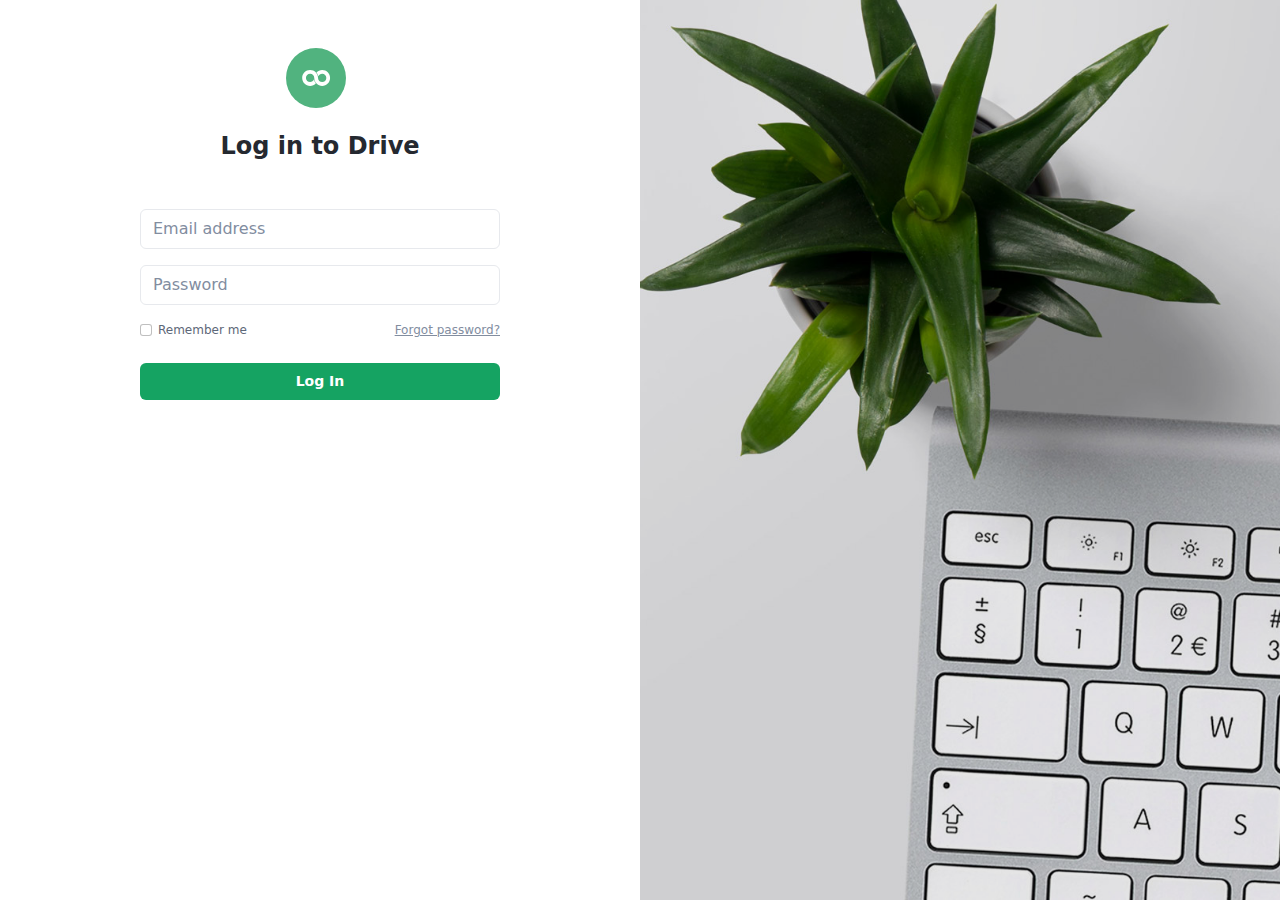
==== drivefrontent/admin/index.html @ 3f14fc34 "commit" ====
<!DOCTYPE html>
<html lang="en"> 
<head>
    <title>Admin Panel</title>
    

    <meta charset="utf-8">
    <meta http-equiv="X-UA-Compatible" content="IE=edge">
    <meta name="viewport" content="width=device-width, initial-scale=1.0">
    
    <meta name="description" content="Portal - Bootstrap 5 Admin Dashboard Template For Developers">
    <meta name="author" content="Xiaoying Riley at 3rd Wave Media">    
    <link rel="shortcut icon" href="favicon.ico"> 
    
   
    <script defer src="assets/plugins/fontawesome/js/all.min.js"></script>
    
   
    <link id="theme-style" rel="stylesheet" href="assets/css/portal.css">

</head> 

<div class="app app-login p-0">    	
    <div class="row g-0 app-auth-wrapper">
	    <div class="col-12 col-md-7 col-lg-6 auth-main-col text-center p-5">
		    <div class="d-flex flex-column align-content-end">
			    <div class="app-auth-body mx-auto">	
				    <div class="app-auth-branding mb-4"><a class="app-logo" href="index.html"><img class="logo-icon me-2" src="assets/images/app-logo.svg" alt="logo"></a></div>
					<h2 class="auth-heading text-center mb-5">Log in to Drive</h2>
			        <div class="auth-form-container text-start">
						<form class="auth-form login-form">         
							<div class="email mb-3">
								<label class="sr-only" for="signin-email">Email</label>
								<input id="signin-email" name="signin-email" type="email" class="form-control signin-email" placeholder="Email address" required="required">
							</div>
							<div class="password mb-3">
								<label class="sr-only" for="signin-password">Password</label>
								<input id="signin-password" name="signin-password" type="password" class="form-control signin-password" placeholder="Password" required="required">
								<div class="extra mt-3 row justify-content-between">
									<div class="col-6">
										<div class="form-check">
											<input class="form-check-input" type="checkbox" value="" id="RememberPassword">
											<label class="form-check-label" for="RememberPassword">
											Remember me
											</label>
										</div>
									</div>
									<div class="col-6">
										<div class="forgot-password text-end">
											<a href="#">Forgot password?</a>
										</div>
									</div>
								</div>
							</div>
							<div class="text-center">
								<button type="submit" class="btn app-btn-primary w-100 theme-btn mx-auto">Log In</button>
							</div>
						</form>
						
					</div>

			    </div>
		    
			    <footer class="app-auth-footer">
				    <div class="container text-center py-3">
				       
				    </div>
			    </footer>
		    </div>   
	    </div>
	    <div class="col-12 col-md-5 col-lg-6 h-100 auth-background-col">
		    <div class="auth-background-holder">
		    </div>
		    <div class="auth-background-mask"></div>
		    <div class="auth-background-overlay p-3 p-lg-5">
			    <div class="d-flex flex-column align-content-end h-100">
				    <div class="h-100"></div>
				  
				</div>
		    </div>
	    </div>
    
    </div>


</div>
</html>
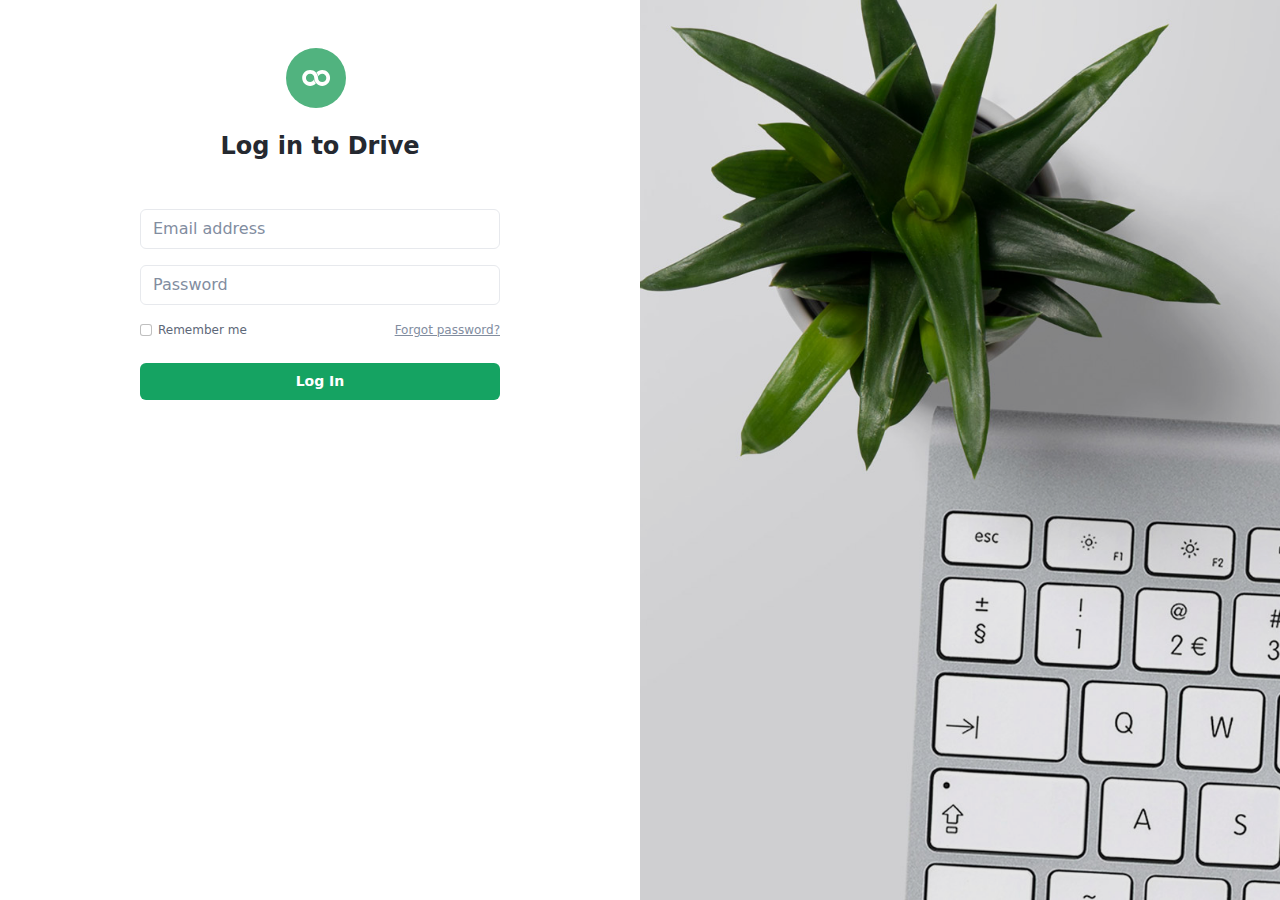
==== commit c44600c7: "com" ====
--- a/drivefrontent/admin/index.html
+++ b/drivefrontent/admin/index.html
@@ -1,14 +1,15 @@
 <!DOCTYPE html>
 <html lang="en"> 
 <head>
-    <title>Admin Panel</title>
-    
+    <title>Drive Admin Panel</title>
+	<link rel="shortcut icon" href="assets/images/toplogo.png" type="images">
+
 
     <meta charset="utf-8">
     <meta http-equiv="X-UA-Compatible" content="IE=edge">
     <meta name="viewport" content="width=device-width, initial-scale=1.0">
     
-    <meta name="description" content="Portal - Bootstrap 5 Admin Dashboard Template For Developers">
+   
     <meta name="author" content="Xiaoying Riley at 3rd Wave Media">    
     <link rel="shortcut icon" href="favicon.ico"> 
     
@@ -16,11 +17,14 @@
     <script defer src="assets/plugins/fontawesome/js/all.min.js"></script>
     
    
-    <link id="theme-style" rel="stylesheet" href="assets/css/portal.css">
+    <link id="theme-style" rel="stylesheet" href="assets/css/drive.css">
+
+
 
 </head> 
-
-<div class="app app-login p-0">    	
+<body>
+	<div id="login-section">
+	<div class="app app-login p-0">    	
     <div class="row g-0 app-auth-wrapper">
 	    <div class="col-12 col-md-7 col-lg-6 auth-main-col text-center p-5">
 		    <div class="d-flex flex-column align-content-end">
@@ -28,14 +32,14 @@
 				    <div class="app-auth-branding mb-4"><a class="app-logo" href="index.html"><img class="logo-icon me-2" src="assets/images/app-logo.svg" alt="logo"></a></div>
 					<h2 class="auth-heading text-center mb-5">Log in to Drive</h2>
 			        <div class="auth-form-container text-start">
-						<form class="auth-form login-form">         
+						        
 							<div class="email mb-3">
 								<label class="sr-only" for="signin-email">Email</label>
-								<input id="signin-email" name="signin-email" type="email" class="form-control signin-email" placeholder="Email address" required="required">
+								<input id="email1" name="signin-email" type="email" class="form-control signin-email" placeholder="Email address" required="required">
 							</div>
 							<div class="password mb-3">
 								<label class="sr-only" for="signin-password">Password</label>
-								<input id="signin-password" name="signin-password" type="password" class="form-control signin-password" placeholder="Password" required="required">
+								<input id="password1" name="signin-password" type="password" class="form-control signin-password" placeholder="Password" required="required">
 								<div class="extra mt-3 row justify-content-between">
 									<div class="col-6">
 										<div class="form-check">
@@ -53,9 +57,9 @@
 								</div>
 							</div>
 							<div class="text-center">
-								<button type="submit" class="btn app-btn-primary w-100 theme-btn mx-auto">Log In</button>
+								<button class="btn app-btn-primary w-100 theme-btn mx-auto" id="login-btn">Log In</button>
 							</div>
-						</form>
+						
 						
 					</div>
 
@@ -84,5 +88,837 @@
 
 
 </div>
+	</div>
+
+	<div id="main" style="display: none;">
+		<div class="app">   	
+			<header class="app-header fixed-top" >	<!--nav-->   	            
+				<div class="app-header-inner">  
+					<div class="container-fluid py-2">
+						<div class="app-header-content"> 
+							<div class="row justify-content-between align-items-center">
+							
+						
+							<div class="app-search-box col">
+								<form class="app-search-form">   
+								</form>
+							</div>
+							
+							<div class="app-utilities col-auto">
+		   
+								<div class="app-utility-item app-user-dropdown dropdown">
+									<a  id="nav-profile" data-bs-toggle="dropdown" role="button" aria-expanded="false"><img src="assets/images/user.png" alt="user profile"></a>
+								 
+								</div><!--//app-user-dropdown--> 
+							</div><!--//app-utilities-->
+						</div><!--//row-->
+						</div><!--//app-header-content-->
+					</div><!--//container-fluid-->
+				</div><!--//app-header-inner-->
+				<div id="app-sidepanel" class="app-sidepanel"> 
+					<div id="sidepanel-drop" class="sidepanel-drop"></div>
+					<div class="sidepanel-inner d-flex flex-column">
+						<a href="#" id="sidepanel-close" class="sidepanel-close d-xl-none">&times;</a>
+						<div class="app-branding">
+							<a class="app-logo" ><img class="logo-icon me-2" src="assets/images/app-logo.svg" alt="logo"><span class="logo-text">Drive</span></a>
+			
+						</div><!--//app-branding-->  
+						
+		
+		
+		
+						
+						<nav id="app-nav-main" class="app-nav app-nav-main flex-grow-1">
+							<ul class="app-menu list-unstyled accordion" id="menu-accordion">
+								<li class="nav-item">
+									<!--//Bootstrap Icons: https://icons.getbootstrap.com/ -->
+									<a class="nav-link active" id="nav-home"">
+										<span class="nav-icon">
+										<svg width="1em" height="1em" viewBox="0 0 16 16" class="bi bi-house-door" fill="currentColor" xmlns="http://www.w3.org/2000/svg">
+				  <path fill-rule="evenodd" d="M7.646 1.146a.5.5 0 0 1 .708 0l6 6a.5.5 0 0 1 .146.354v7a.5.5 0 0 1-.5.5H9.5a.5.5 0 0 1-.5-.5v-4H7v4a.5.5 0 0 1-.5.5H2a.5.5 0 0 1-.5-.5v-7a.5.5 0 0 1 .146-.354l6-6zM2.5 7.707V14H6v-4a.5.5 0 0 1 .5-.5h3a.5.5 0 0 1 .5.5v4h3.5V7.707L8 2.207l-5.5 5.5z"/>
+				  <path fill-rule="evenodd" d="M13 2.5V6l-2-2V2.5a.5.5 0 0 1 .5-.5h1a.5.5 0 0 1 .5.5z"/>
+				</svg>
+										 </span>
+										 <span class="nav-link-text">Home</span>
+									</a><!--//nav-link-->
+								</li><!--//nav-item-->
+							
+								<li class="nav-item">
+									
+									<a class="nav-link" id="nav-cars">
+										<span class="nav-icon">
+												<svg xmlns="http://www.w3.org/2000/svg" width="16" height="16" fill="currentColor" class="bi bi-car-front" viewBox="0 0 16 16">
+										<path d="M4 9a1 1 0 1 1-2 0 1 1 0 0 1 2 0Zm10 0a1 1 0 1 1-2 0 1 1 0 0 1 2 0ZM6 8a1 1 0 0 0 0 2h4a1 1 0 1 0 0-2H6ZM4.862 4.276 3.906 6.19a.51.51 0 0 0 .497.731c.91-.073 2.35-.17 3.597-.17 1.247 0 2.688.097 3.597.17a.51.51 0 0 0 .497-.731l-.956-1.913A.5.5 0 0 0 10.691 4H5.309a.5.5 0 0 0-.447.276Z"/>
+										<path d="M2.52 3.515A2.5 2.5 0 0 1 4.82 2h6.362c1 0 1.904.596 2.298 1.515l.792 1.848c.075.175.21.319.38.404.5.25.855.715.965 1.262l.335 1.679c.033.161.049.325.049.49v.413c0 .814-.39 1.543-1 1.997V13.5a.5.5 0 0 1-.5.5h-2a.5.5 0 0 1-.5-.5v-1.338c-1.292.048-2.745.088-4 .088s-2.708-.04-4-.088V13.5a.5.5 0 0 1-.5.5h-2a.5.5 0 0 1-.5-.5v-1.892c-.61-.454-1-1.183-1-1.997v-.413a2.5 2.5 0 0 1 .049-.49l.335-1.68c.11-.546.465-1.012.964-1.261a.807.807 0 0 0 .381-.404l.792-1.848ZM4.82 3a1.5 1.5 0 0 0-1.379.91l-.792 1.847a1.8 1.8 0 0 1-.853.904.807.807 0 0 0-.43.564L1.03 8.904a1.5 1.5 0 0 0-.03.294v.413c0 .796.62 1.448 1.408 1.484 1.555.07 3.786.155 5.592.155 1.806 0 4.037-.084 5.592-.155A1.479 1.479 0 0 0 15 9.611v-.413c0-.099-.01-.197-.03-.294l-.335-1.68a.807.807 0 0 0-.43-.563 1.807 1.807 0 0 1-.853-.904l-.792-1.848A1.5 1.5 0 0 0 11.18 3H4.82Z"/>
+									  </svg>
+										 </span>
+										 <span class="nav-link-text">Cars</span>
+									</a>
+								</li>
+								<li class="nav-item">
+									
+									<a class="nav-link" id="nav-users">
+										<span class="nav-icon">
+											<svg xmlns="http://www.w3.org/2000/svg" width="16" height="16" fill="currentColor" class="bi bi-person" viewBox="0 0 16 16">
+												<path d="M8 8a3 3 0 1 0 0-6 3 3 0 0 0 0 6Zm2-3a2 2 0 1 1-4 0 2 2 0 0 1 4 0Zm4 8c0 1-1 1-1 1H3s-1 0-1-1 1-4 6-4 6 3 6 4Zm-1-.004c-.001-.246-.154-.986-.832-1.664C11.516 10.68 10.289 10 8 10c-2.29 0-3.516.68-4.168 1.332-.678.678-.83 1.418-.832 1.664h10Z"/>
+											  </svg>
+										 </span>
+										 <span class="nav-link-text">Users</span>
+									</a>
+								</li>
+						
+							
+		
+							   
+								<li class="nav-item">
+									<!--//Bootstrap Icons: https://icons.getbootstrap.com/ -->
+									<a class="nav-link" id="nav-orders">
+										<span class="nav-icon">
+											<svg xmlns="http://www.w3.org/2000/svg" width="16" height="16" fill="currentColor" class="bi bi-list-ul" viewBox="0 0 16 16">
+												<path fill-rule="evenodd" d="M5 11.5a.5.5 0 0 1 .5-.5h9a.5.5 0 0 1 0 1h-9a.5.5 0 0 1-.5-.5zm0-4a.5.5 0 0 1 .5-.5h9a.5.5 0 0 1 0 1h-9a.5.5 0 0 1-.5-.5zm0-4a.5.5 0 0 1 .5-.5h9a.5.5 0 0 1 0 1h-9a.5.5 0 0 1-.5-.5zm-3 1a1 1 0 1 0 0-2 1 1 0 0 0 0 2zm0 4a1 1 0 1 0 0-2 1 1 0 0 0 0 2zm0 4a1 1 0 1 0 0-2 1 1 0 0 0 0 2z"/>
+											  </svg>
+										 </span>
+										 <span class="nav-link-text">Orders</span>
+									</a><!--//nav-link-->
+								</li><!--//nav-item-->
+								
+							  
+								
+		
+		
+		
+		
+		
+		
+							</ul><!--//app-menu-->
+						</nav><!--//app-nav-->
+						<div class="app-sidepanel-footer">
+							<nav class="app-nav app-nav-footer">
+								<ul class="app-menu footer-menu list-unstyled">
+									<li class="nav-item">
+										<!--//Bootstrap Icons: https://icons.getbootstrap.com/ -->
+										<a class="nav-link" id="nav-settings">
+											<span class="nav-icon">
+												<svg width="1em" height="1em" viewBox="0 0 16 16" class="bi bi-gear" fill="currentColor" xmlns="http://www.w3.org/2000/svg">
+			  <path fill-rule="evenodd" d="M8.837 1.626c-.246-.835-1.428-.835-1.674 0l-.094.319A1.873 1.873 0 0 1 4.377 3.06l-.292-.16c-.764-.415-1.6.42-1.184 1.185l.159.292a1.873 1.873 0 0 1-1.115 2.692l-.319.094c-.835.246-.835 1.428 0 1.674l.319.094a1.873 1.873 0 0 1 1.115 2.693l-.16.291c-.415.764.42 1.6 1.185 1.184l.292-.159a1.873 1.873 0 0 1 2.692 1.116l.094.318c.246.835 1.428.835 1.674 0l.094-.319a1.873 1.873 0 0 1 2.693-1.115l.291.16c.764.415 1.6-.42 1.184-1.185l-.159-.291a1.873 1.873 0 0 1 1.116-2.693l.318-.094c.835-.246.835-1.428 0-1.674l-.319-.094a1.873 1.873 0 0 1-1.115-2.692l.16-.292c.415-.764-.42-1.6-1.185-1.184l-.291.159A1.873 1.873 0 0 1 8.93 1.945l-.094-.319zm-2.633-.283c.527-1.79 3.065-1.79 3.592 0l.094.319a.873.873 0 0 0 1.255.52l.292-.16c1.64-.892 3.434.901 2.54 2.541l-.159.292a.873.873 0 0 0 .52 1.255l.319.094c1.79.527 1.79 3.065 0 3.592l-.319.094a.873.873 0 0 0-.52 1.255l.16.292c.893 1.64-.902 3.434-2.541 2.54l-.292-.159a.873.873 0 0 0-1.255.52l-.094.319c-.527 1.79-3.065 1.79-3.592 0l-.094-.319a.873.873 0 0 0-1.255-.52l-.292.16c-1.64.893-3.433-.902-2.54-2.541l.159-.292a.873.873 0 0 0-.52-1.255l-.319-.094c-1.79-.527-1.79-3.065 0-3.592l.319-.094a.873.873 0 0 0 .52-1.255l-.16-.292c-.892-1.64.902-3.433 2.541-2.54l.292.159a.873.873 0 0 0 1.255-.52l.094-.319z"/>
+			  <path fill-rule="evenodd" d="M8 5.754a2.246 2.246 0 1 0 0 4.492 2.246 2.246 0 0 0 0-4.492zM4.754 8a3.246 3.246 0 1 1 6.492 0 3.246 3.246 0 0 1-6.492 0z"/>
+			</svg>
+											</span>
+											<span class="nav-link-text">Settings</span>
+										</a><!--//nav-link-->
+									</li><!--//nav-item-->
+									<li class="nav-item">
+										<!--//Bootstrap Icons: https://icons.getbootstrap.com/ -->
+										<a class="nav-link" id="nav-logout">
+											<span class="nav-icon">
+												<svg xmlns="http://www.w3.org/2000/svg" width="16" height="16" fill="currentColor" class="bi bi-box-arrow-left" viewBox="0 0 16 16">
+													<path fill-rule="evenodd" d="M6 12.5a.5.5 0 0 0 .5.5h8a.5.5 0 0 0 .5-.5v-9a.5.5 0 0 0-.5-.5h-8a.5.5 0 0 0-.5.5v2a.5.5 0 0 1-1 0v-2A1.5 1.5 0 0 1 6.5 2h8A1.5 1.5 0 0 1 16 3.5v9a1.5 1.5 0 0 1-1.5 1.5h-8A1.5 1.5 0 0 1 5 12.5v-2a.5.5 0 0 1 1 0v2z"/>
+													<path fill-rule="evenodd" d="M.146 8.354a.5.5 0 0 1 0-.708l3-3a.5.5 0 1 1 .708.708L1.707 7.5H10.5a.5.5 0 0 1 0 1H1.707l2.147 2.146a.5.5 0 0 1-.708.708l-3-3z"/>
+												  </svg>
+											</span>
+											<span class="nav-link-text">Logout</span>
+										</a><!--//nav-link-->
+							
+								</ul><!--//footer-menu-->
+							</nav>
+						</div><!--//app-sidepanel-footer-->
+					   
+					</div><!--//sidepanel-inner-->
+				</div><!--//app-sidepanel-->
+			</header>
+			
+			<div class="app-wrapper" id="dashboard" style="display: none;">
+				
+				<div class="app-content pt-3 p-md-3 p-lg-4">
+					<div class="container-xl">
+						
+						<h1 class="app-page-title">Overview</h1>
+						
+					
+							
+						<div class="row g-4 mb-4">
+							<div class="col-6 col-lg-3">
+								<div class="app-card app-card-stat shadow-sm h-100">
+									<div class="app-card-body p-3 p-lg-4">
+										<h4 class="stats-type mb-1">Total Sales</h4>
+										<div class="stats-figure">$12,628</div>
+										<div class="stats-meta text-success">
+											<svg width="1em" height="1em" viewBox="0 0 16 16" class="bi bi-arrow-up" fill="currentColor" xmlns="http://www.w3.org/2000/svg">
+		  <path fill-rule="evenodd" d="M8 15a.5.5 0 0 0 .5-.5V2.707l3.146 3.147a.5.5 0 0 0 .708-.708l-4-4a.5.5 0 0 0-.708 0l-4 4a.5.5 0 1 0 .708.708L7.5 2.707V14.5a.5.5 0 0 0 .5.5z"/>
+		</svg> 20%</div>
+									</div><!--//app-card-body-->
+									<a class="app-card-link-mask" href="#"></a>
+								</div><!--//app-card-->
+							</div><!--//col-->
+							
+							<div class="col-6 col-lg-3">
+								<div class="app-card app-card-stat shadow-sm h-100">
+									<div class="app-card-body p-3 p-lg-4">
+										<h4 class="stats-type mb-1">Expenses</h4>
+										<div class="stats-figure">$2,250</div>
+										<div class="stats-meta text-success">
+											<svg width="1em" height="1em" viewBox="0 0 16 16" class="bi bi-arrow-down" fill="currentColor" xmlns="http://www.w3.org/2000/svg">
+		  <path fill-rule="evenodd" d="M8 1a.5.5 0 0 1 .5.5v11.793l3.146-3.147a.5.5 0 0 1 .708.708l-4 4a.5.5 0 0 1-.708 0l-4-4a.5.5 0 0 1 .708-.708L7.5 13.293V1.5A.5.5 0 0 1 8 1z"/>
+		</svg> 5% </div>
+									</div><!--//app-card-body-->
+									<a class="app-card-link-mask" href="#"></a>
+								</div><!--//app-card-->
+							</div><!--//col-->
+							<div class="col-6 col-lg-3">
+								<div class="app-card app-card-stat shadow-sm h-100">
+									<div class="app-card-body p-3 p-lg-4">
+										<h4 class="stats-type mb-1">Projects</h4>
+										<div class="stats-figure">23</div>
+										<div class="stats-meta">
+											Open</div>
+									</div><!--//app-card-body-->
+									<a class="app-card-link-mask" href="#"></a>
+								</div><!--//app-card-->
+							</div><!--//col-->
+							<div class="col-6 col-lg-3">
+								<div class="app-card app-card-stat shadow-sm h-100">
+									<div class="app-card-body p-3 p-lg-4">
+										<h4 class="stats-type mb-1">Invoices</h4>
+										<div class="stats-figure">6</div>
+										<div class="stats-meta">New</div>
+									</div><!--//app-card-body-->
+									<a class="app-card-link-mask" href="#"></a>
+								</div><!--//app-card-->
+							</div><!--//col-->
+						</div><!--//row-->
+						<div class="row g-4 mb-4">
+							<div class="col-12 col-lg-6">
+								<div class="app-card app-card-chart h-100 shadow-sm">
+									<div class="app-card-header p-3">
+										<div class="row justify-content-between align-items-center">
+											<div class="col-auto">
+												<h4 class="app-card-title">Line Chart Example</h4>
+											</div><!--//col-->
+											<div class="col-auto">
+												<div class="card-header-action">
+													<a href="charts.html">More charts</a>
+												</div><!--//card-header-actions-->
+											</div><!--//col-->
+										</div><!--//row-->
+									</div><!--//app-card-header-->
+									<div class="app-card-body p-3 p-lg-4">
+										<div class="mb-3 d-flex">   
+											<select class="form-select form-select-sm ms-auto d-inline-flex w-auto">
+												<option value="1" selected>This week</option>
+												<option value="2">Today</option>
+												<option value="3">This Month</option>
+												<option value="3">This Year</option>
+											</select>
+										</div>
+										<div class="chart-container">
+											<canvas id="canvas-linechart" ></canvas>
+										</div>
+									</div><!--//app-card-body-->
+								</div><!--//app-card-->
+							</div><!--//col-->
+							<div class="col-12 col-lg-6">
+								<div class="app-card app-card-chart h-100 shadow-sm">
+									<div class="app-card-header p-3">
+										<div class="row justify-content-between align-items-center">
+											<div class="col-auto">
+												<h4 class="app-card-title">Bar Chart Example</h4>
+											</div><!--//col-->
+											<div class="col-auto">
+												<div class="card-header-action">
+													<a href="charts.html">More charts</a>
+												</div><!--//card-header-actions-->
+											</div><!--//col-->
+										</div><!--//row-->
+									</div><!--//app-card-header-->
+									<div class="app-card-body p-3 p-lg-4">
+										<div class="mb-3 d-flex">   
+											<select class="form-select form-select-sm ms-auto d-inline-flex w-auto">
+												<option value="1" selected>This week</option>
+												<option value="2">Today</option>
+												<option value="3">This Month</option>
+												<option value="3">This Year</option>
+											</select>
+										</div>
+										<div class="chart-container">
+											<canvas id="canvas-barchart" ></canvas>
+										</div>
+									</div><!--//app-card-body-->
+								</div><!--//app-card-->
+							</div><!--//col-->
+							
+						</div><!--//row-->
+		
+				</div><!--//app-content-->
+				
+		
+				
+			</div><!--//app-wrapper-->    					
+		
+		 
+			
+		
+			</div>
+
+			<div class="app-wrapper" id="cars-page" style="display: none;">
+				<section class="ftco-section bg-light" id="list" style="display: none;">
+				</section>
+
+				<section class="ftco-section bg-light" id="updatecar-list" style="display: none;">
+					<div class="app-wrapper">
+	    
+						<div class="app-content pt-3 p-md-3 p-lg-4">
+							<div class="container-xl">			    
+								<hr class="mb-4">
+								<div class="row g-4 settings-section">
+							
+									<div class="col-12 col-md-8">
+										<div class="app-card app-card-settings shadow-sm p-4">
+											
+											<div class="app-card-body">
+													<p id="carid" style="display: none;"></p>
+													<div class="mb-3">
+														<label for="setting-input-1" class="form-label">Mark<span class="ms-2" data-container="body" data-bs-toggle="popover" data-trigger="hover" data-placement="top" data-content="This is a Bootstrap popover example. You can use popover to provide extra info."><svg width="1em" height="1em" viewBox="0 0 16 16" class="bi bi-info-circle" fill="currentColor" xmlns="http://www.w3.org/2000/svg">
+														<path fill-rule="evenodd" d="M8 15A7 7 0 1 0 8 1a7 7 0 0 0 0 14zm0 1A8 8 0 1 0 8 0a8 8 0 0 0 0 16z"/>
+														<path d="M8.93 6.588l-2.29.287-.082.38.45.083c.294.07.352.176.288.469l-.738 3.468c-.194.897.105 1.319.808 1.319.545 0 1.178-.252 1.465-.598l.088-.416c-.2.176-.492.246-.686.246-.275 0-.375-.193-.304-.533L8.93 6.588z"/>
+														<circle cx="8" cy="4.5" r="1"/>
+														</svg></span></label>
+														<input type="text" class="form-control" id="input_mark" required>
+													</div>
+													<div class="mb-3">
+														<label for="setting-input-1" class="form-label">Type<span class="ms-2" data-container="body" data-bs-toggle="popover" data-trigger="hover" data-placement="top" data-content="This is a Bootstrap popover example. You can use popover to provide extra info."><svg width="1em" height="1em" viewBox="0 0 16 16" class="bi bi-info-circle" fill="currentColor" xmlns="http://www.w3.org/2000/svg">
+														<path fill-rule="evenodd" d="M8 15A7 7 0 1 0 8 1a7 7 0 0 0 0 14zm0 1A8 8 0 1 0 8 0a8 8 0 0 0 0 16z"/>
+														<path d="M8.93 6.588l-2.29.287-.082.38.45.083c.294.07.352.176.288.469l-.738 3.468c-.194.897.105 1.319.808 1.319.545 0 1.178-.252 1.465-.598l.088-.416c-.2.176-.492.246-.686.246-.275 0-.375-.193-.304-.533L8.93 6.588z"/>
+														<circle cx="8" cy="4.5" r="1"/>
+														</svg></span></label>
+														<input type="text" class="form-control" id="input_type" required>
+													</div>
+													<div class="mb-3">
+														<label for="setting-input-1" class="form-label">image<span class="ms-2" data-container="body" data-bs-toggle="popover" data-trigger="hover" data-placement="top" data-content="This is a Bootstrap popover example. You can use popover to provide extra info."><svg width="1em" height="1em" viewBox="0 0 16 16" class="bi bi-info-circle" fill="currentColor" xmlns="http://www.w3.org/2000/svg">
+														<path fill-rule="evenodd" d="M8 15A7 7 0 1 0 8 1a7 7 0 0 0 0 14zm0 1A8 8 0 1 0 8 0a8 8 0 0 0 0 16z"/>
+														<path d="M8.93 6.588l-2.29.287-.082.38.45.083c.294.07.352.176.288.469l-.738 3.468c-.194.897.105 1.319.808 1.319.545 0 1.178-.252 1.465-.598l.088-.416c-.2.176-.492.246-.686.246-.275 0-.375-.193-.304-.533L8.93 6.588z"/>
+														<circle cx="8" cy="4.5" r="1"/>
+														</svg></span></label>
+														<input type="text" class="form-control" id="input_image" required>
+													</div>
+													<div class="mb-3">
+														<label for="setting-input-1" class="form-label">Mileage<span class="ms-2" data-container="body" data-bs-toggle="popover" data-trigger="hover" data-placement="top" data-content="This is a Bootstrap popover example. You can use popover to provide extra info."><svg width="1em" height="1em" viewBox="0 0 16 16" class="bi bi-info-circle" fill="currentColor" xmlns="http://www.w3.org/2000/svg">
+														<path fill-rule="evenodd" d="M8 15A7 7 0 1 0 8 1a7 7 0 0 0 0 14zm0 1A8 8 0 1 0 8 0a8 8 0 0 0 0 16z"/>
+														<path d="M8.93 6.588l-2.29.287-.082.38.45.083c.294.07.352.176.288.469l-.738 3.468c-.194.897.105 1.319.808 1.319.545 0 1.178-.252 1.465-.598l.088-.416c-.2.176-.492.246-.686.246-.275 0-.375-.193-.304-.533L8.93 6.588z"/>
+														<circle cx="8" cy="4.5" r="1"/>
+														</svg></span></label>
+														<input type="text" class="form-control" id="input_mileage" required>
+													</div>
+													<div class="mb-3">
+														<label for="setting-input-1" class="form-label">Transmission<span class="ms-2" data-container="body" data-bs-toggle="popover" data-trigger="hover" data-placement="top" data-content="This is a Bootstrap popover example. You can use popover to provide extra info."><svg width="1em" height="1em" viewBox="0 0 16 16" class="bi bi-info-circle" fill="currentColor" xmlns="http://www.w3.org/2000/svg">
+														<path fill-rule="evenodd" d="M8 15A7 7 0 1 0 8 1a7 7 0 0 0 0 14zm0 1A8 8 0 1 0 8 0a8 8 0 0 0 0 16z"/>
+														<path d="M8.93 6.588l-2.29.287-.082.38.45.083c.294.07.352.176.288.469l-.738 3.468c-.194.897.105 1.319.808 1.319.545 0 1.178-.252 1.465-.598l.088-.416c-.2.176-.492.246-.686.246-.275 0-.375-.193-.304-.533L8.93 6.588z"/>
+														<circle cx="8" cy="4.5" r="1"/>
+														</svg></span></label>
+														<input type="text" class="form-control" id="input_transmission" required>
+													</div>
+													<div class="mb-3">
+														<label for="setting-input-1" class="form-label">Seats<span class="ms-2" data-container="body" data-bs-toggle="popover" data-trigger="hover" data-placement="top" data-content="This is a Bootstrap popover example. You can use popover to provide extra info."><svg width="1em" height="1em" viewBox="0 0 16 16" class="bi bi-info-circle" fill="currentColor" xmlns="http://www.w3.org/2000/svg">
+														<path fill-rule="evenodd" d="M8 15A7 7 0 1 0 8 1a7 7 0 0 0 0 14zm0 1A8 8 0 1 0 8 0a8 8 0 0 0 0 16z"/>
+														<path d="M8.93 6.588l-2.29.287-.082.38.45.083c.294.07.352.176.288.469l-.738 3.468c-.194.897.105 1.319.808 1.319.545 0 1.178-.252 1.465-.598l.088-.416c-.2.176-.492.246-.686.246-.275 0-.375-.193-.304-.533L8.93 6.588z"/>
+														<circle cx="8" cy="4.5" r="1"/>
+														</svg></span></label>
+														<input type="text" class="form-control" id="input_seats" required>
+													</div>
+													<div class="mb-3">
+														<label for="setting-input-1" class="form-label">Luggage <span class="ms-2" data-container="body" data-bs-toggle="popover" data-trigger="hover" data-placement="top" data-content="This is a Bootstrap popover example. You can use popover to provide extra info."><svg width="1em" height="1em" viewBox="0 0 16 16" class="bi bi-info-circle" fill="currentColor" xmlns="http://www.w3.org/2000/svg">
+														<path fill-rule="evenodd" d="M8 15A7 7 0 1 0 8 1a7 7 0 0 0 0 14zm0 1A8 8 0 1 0 8 0a8 8 0 0 0 0 16z"/>
+														<path d="M8.93 6.588l-2.29.287-.082.38.45.083c.294.07.352.176.288.469l-.738 3.468c-.194.897.105 1.319.808 1.319.545 0 1.178-.252 1.465-.598l.088-.416c-.2.176-.492.246-.686.246-.275 0-.375-.193-.304-.533L8.93 6.588z"/>
+														<circle cx="8" cy="4.5" r="1"/>
+														</svg></span></label>
+														<input type="text" class="form-control" id="input_luggage" required>
+													</div>
+													<div class="mb-3">
+														<label for="setting-input-1" class="form-label">Fuel<span class="ms-2" data-container="body" data-bs-toggle="popover" data-trigger="hover" data-placement="top" data-content="This is a Bootstrap popover example. You can use popover to provide extra info."><svg width="1em" height="1em" viewBox="0 0 16 16" class="bi bi-info-circle" fill="currentColor" xmlns="http://www.w3.org/2000/svg">
+														<path fill-rule="evenodd" d="M8 15A7 7 0 1 0 8 1a7 7 0 0 0 0 14zm0 1A8 8 0 1 0 8 0a8 8 0 0 0 0 16z"/>
+														<path d="M8.93 6.588l-2.29.287-.082.38.45.083c.294.07.352.176.288.469l-.738 3.468c-.194.897.105 1.319.808 1.319.545 0 1.178-.252 1.465-.598l.088-.416c-.2.176-.492.246-.686.246-.275 0-.375-.193-.304-.533L8.93 6.588z"/>
+														<circle cx="8" cy="4.5" r="1"/>
+														</svg></span></label>
+														<input type="text" class="form-control" id="input_fuel" required>
+													</div>
+													<div class="mb-3">
+														<label for="setting-input-1" class="form-label">Price <span class="ms-2" data-container="body" data-bs-toggle="popover" data-trigger="hover" data-placement="top" data-content="This is a Bootstrap popover example. You can use popover to provide extra info."><svg width="1em" height="1em" viewBox="0 0 16 16" class="bi bi-info-circle" fill="currentColor" xmlns="http://www.w3.org/2000/svg">
+														<path fill-rule="evenodd" d="M8 15A7 7 0 1 0 8 1a7 7 0 0 0 0 14zm0 1A8 8 0 1 0 8 0a8 8 0 0 0 0 16z"/>
+														<path d="M8.93 6.588l-2.29.287-.082.38.45.083c.294.07.352.176.288.469l-.738 3.468c-.194.897.105 1.319.808 1.319.545 0 1.178-.252 1.465-.598l.088-.416c-.2.176-.492.246-.686.246-.275 0-.375-.193-.304-.533L8.93 6.588z"/>
+														<circle cx="8" cy="4.5" r="1"/>
+														</svg></span></label>
+														<input type="text" class="form-control" id="input_price" required>
+													</div>
+													
+													<button  class="btn app-btn-primary" onclick="update_car()" >Save Changes</button>
+											
+											</div><!--//app-card-body-->
+											
+										</div><!--//app-card-->
+									</div>
+								</div><!--//row-->
+							 
+						
+						   
+							</div><!--//container-fluid-->
+						</div><!--//app-content-->
+						
+				
+						
+					</div> 
+				</section>
+
+			</div>
+
+			<div class="app-wrapper" id="users-page" style="display: none;">
+				<div class="container">
+					<div class="row">
+						<div class="col-md-12">
+							<table id="example" class="table table-striped table-bordered" cellspacing="0" width="100%">
+								<thead>
+									<tr>
+										<th>Id</th>
+										<th>Full Name</th>
+										<th>Email</th>
+										<th>Telephone</th>
+										<th>Password</th>
+										<th>ban/unban</th>
+									</tr>
+								</thead>
+								<tbody id="tr-list">
+								
+								
+								</tbody>
+							</table>
+						</div>
+					</div>
+				</div>
+			</div>
+
+			<div class="app-wrapper" id="order-page" style="display: none;">
+				<div class="app">   	
+					
+					
+					<div class="app-wrapper">
+						
+						<div class="app-content pt-3 p-md-3 p-lg-4">
+							<div class="container-xl">
+								
+								
+							   
+								
+								<nav id="orders-table-tab" class="orders-table-tab app-nav-tabs nav shadow-sm flex-column flex-sm-row mb-4">
+									<a class="flex-sm-fill text-sm-center nav-link active" id="orders-all-tab" data-bs-toggle="tab" href="#orders-all" role="tab" aria-controls="orders-all" aria-selected="true">All</a>
+									<a class="flex-sm-fill text-sm-center nav-link"  id="orders-paid-tab" data-bs-toggle="tab" href="#orders-paid" role="tab" aria-controls="orders-paid" aria-selected="false">Paid</a>
+									<a class="flex-sm-fill text-sm-center nav-link" id="orders-pending-tab" data-bs-toggle="tab" href="#orders-pending" role="tab" aria-controls="orders-pending" aria-selected="false">Pending</a>
+									<a class="flex-sm-fill text-sm-center nav-link" id="orders-cancelled-tab" data-bs-toggle="tab" href="#orders-cancelled" role="tab" aria-controls="orders-cancelled" aria-selected="false">Cancelled</a>
+									<a class="flex-sm-fill text-sm-center nav-link" id="orders-cancelled-tab" data-bs-toggle="tab" href="#orders-ongoing" role="tab" aria-controls="orders-cancelled" aria-selected="false">On going</a>
+
+								</nav>
+								
+								
+								<div class="tab-content" id="orders-table-tab-content">
+									<div class="tab-pane fade show active" id="orders-all" role="tabpanel" aria-labelledby="orders-all-tab">
+										<div class="app-card app-card-orders-table shadow-sm mb-5">
+											<div class="app-card-body">
+												<div class="table-responsive">
+													<table class="table app-table-hover mb-0 text-left">
+														<thead>
+															<tr>
+																<th class="cell">Reservation</th>
+																<th class="cell">car</th>
+																<th class="cell">Customer</th>
+																<th class="cell">Pickup Date</th>
+																<th class="cell">Dropoff Date</th>
+																<th class="cell">Status</th>
+																<th class="cell">Total</th>
+																<th class="cell"></th>
+																<th class="cell"></th>
+																<th class="cell">Actions</th>
+															</tr>
+														</thead>
+														<tbody id="all">
+														
+													
+						
+														</tbody>
+													</table>
+												</div><!--//table-responsive-->
+											   
+											</div><!--//app-card-body-->		
+										</div><!--//app-card-->
+									
+										
+									</div><!--//tab-pane-->
+									
+									<div class="tab-pane fade" id="orders-paid" role="tabpanel" aria-labelledby="orders-paid-tab">
+										<div class="app-card app-card-orders-table mb-5">
+											<div class="app-card-body">
+												<div class="table-responsive">
+													
+													<table class="table mb-0 text-left">
+														<thead>
+															<tr>
+																<th class="cell">Reservation</th>
+																<th class="cell">car</th>
+																<th class="cell">Customer</th>
+																<th class="cell">Pickup Date</th>
+																<th class="cell">Dropoff Date</th>
+																<th class="cell">Status</th>
+																<th class="cell">Total</th>
+																<th class="cell"></th>
+																<th class="cell"></th>
+																<th class="cell">Actions</th>
+															</tr>
+														</thead>
+														<tbody id="paid">
+														
+						
+														</tbody>
+													</table>
+												</div><!--//table-responsive-->
+											</div><!--//app-card-body-->		
+										</div><!--//app-card-->
+									</div><!--//tab-pane-->
+									
+									<div class="tab-pane fade" id="orders-pending" role="tabpanel" aria-labelledby="orders-pending-tab">
+										<div class="app-card app-card-orders-table mb-5">
+											<div class="app-card-body">
+												<div class="table-responsive">
+													<table class="table mb-0 text-left">
+														<thead>
+															<tr>
+																<th class="cell">Reservation</th>
+																<th class="cell">car</th>
+																<th class="cell">Customer</th>
+																<th class="cell">Pickup Date</th>
+																<th class="cell">Dropoff Date</th>
+																<th class="cell">Status</th>
+																<th class="cell">Total</th>
+																<th class="cell"></th>
+																<th class="cell"></th>
+																<th class="cell">Actions</th>
+															</tr>
+														</thead>
+														<tbody id="pending">
+														
+														</tbody>
+													</table>
+												</div><!--//table-responsive-->
+											</div><!--//app-card-body-->		
+										</div><!--//app-card-->
+									</div><!--//tab-pane-->
+									<div class="tab-pane fade" id="orders-cancelled" role="tabpanel" aria-labelledby="orders-cancelled-tab">
+										<div class="app-card app-card-orders-table mb-5">
+											<div class="app-card-body">
+												<div class="table-responsive">
+													<table class="table mb-0 text-left">
+														<thead>
+															<tr>
+																<th class="cell">Reservation</th>
+																<th class="cell">car</th>
+																<th class="cell">Customer</th>
+																<th class="cell">Pickup Date</th>
+																<th class="cell">Dropoff Date</th>
+																<th class="cell">Status</th>
+																<th class="cell">Total</th>
+																<th class="cell"></th>
+																<th class="cell"></th>
+																<th class="cell">Actions</th>
+															</tr>
+														</thead>
+														<tbody id="cancelled">
+															
+															
+															
+														</tbody>
+													</table>
+												</div><!--//table-responsive-->
+											</div><!--//app-card-body-->		
+										</div><!--//app-card-->
+									</div><!--//tab-pane-->
+									<div class="tab-pane fade" id="orders-ongoing" role="tabpanel" aria-labelledby="orders-cancelled-tab">
+										<div class="app-card app-card-orders-table mb-5">
+											<div class="app-card-body">
+												<div class="table-responsive">
+													<table class="table mb-0 text-left">
+														<thead>
+															<tr>
+																<th class="cell">Reservation</th>
+																<th class="cell">car</th>
+																<th class="cell">Customer</th>
+																<th class="cell">Pickup Date</th>
+																<th class="cell">Dropoff Date</th>
+																<th class="cell">Status</th>
+																<th class="cell">Total</th>
+																<th class="cell"></th>
+																<th class="cell"></th>
+																<th class="cell">Actions</th>
+															</tr>
+														</thead>
+														<tbody id="ongoing">
+															
+														
+															
+														</tbody>
+													</table>
+												</div><!--//table-responsive-->
+											</div><!--//app-card-body-->		
+										</div><!--//app-card-->
+									</div><!--//tab-pane-->
+								</div>
+							</div>
+						</div>
+					
+					</div>				
+				</div>
+			</div>
+
+			<div class="app-wrapper" id="profile-page" style="display: none;">
+			
+  
+    
+					<div class="app-wrapper">
+						
+						<div class="app-content pt-3 p-md-3 p-lg-4">
+							<div class="container-xl">
+								
+								
+								<div class="row gy-4">
+									<div class="col-12 col-lg-6">
+										<div class="app-card app-card-account shadow-sm d-flex flex-column align-items-start">
+											<div class="app-card-header p-3 border-bottom-0">
+												<div class="row align-items-center gx-3">
+													<div class="col-auto">
+														<div class="app-icon-holder">
+															<svg width="1em" height="1em" viewBox="0 0 16 16" class="bi bi-person" fill="currentColor" xmlns="http://www.w3.org/2000/svg">
+				  <path fill-rule="evenodd" d="M10 5a2 2 0 1 1-4 0 2 2 0 0 1 4 0zM8 8a3 3 0 1 0 0-6 3 3 0 0 0 0 6zm6 5c0 1-1 1-1 1H3s-1 0-1-1 1-4 6-4 6 3 6 4zm-1-.004c-.001-.246-.154-.986-.832-1.664C11.516 10.68 10.289 10 8 10c-2.29 0-3.516.68-4.168 1.332-.678.678-.83 1.418-.832 1.664h10z"/>
+				</svg>
+														</div><!--//icon-holder-->
+														
+													</div><!--//col-->
+													<div class="col-auto">
+														<h4 class="app-card-title">Profile</h4>
+													</div><!--//col-->
+												</div><!--//row-->
+											</div><!--//app-card-header-->
+											<div class="app-card-body px-4 w-100">
+												<div class="item border-bottom py-3">
+													<div class="row justify-content-between align-items-center">
+														<div class="col-auto">
+															<div class="item-label mb-2"><strong>Photo</strong></div>
+															<div class="item-data"><img class="profile-image" src="assets/images/user.png" alt=""></div>
+														</div><!--//col-->
+														<div class="col text-end">
+														</div><!--//col-->
+													</div><!--//row-->
+												</div><!--//item-->
+												<div class="item border-bottom py-3">
+													<div class="row justify-content-between align-items-center">
+														<div class="col-auto">
+															<div class="item-label"><strong>Name</strong></div>
+															<div class="item-data">Samih saad</div>
+														</div><!--//col-->
+														<div class="col text-end">
+														</div><!--//col-->
+													</div><!--//row-->
+												</div><!--//item-->
+												<div class="item border-bottom py-3">
+													<div class="row justify-content-between align-items-center">
+														<div class="col-auto">
+															<div class="item-label"><strong>Email</strong></div>
+															<div class="item-data">samihsaadlo@gmail.com</div>
+														</div><!--//col-->
+														<div class="col text-end">
+														</div><!--//col-->
+													</div><!--//row-->
+												</div><!--//item-->
+												<div class="item border-bottom py-3">
+													<div class="row justify-content-between align-items-center">
+														<div class="col-auto">
+															<div class="item-label"><strong>Telephone</strong></div>
+															<div class="item-data">
+																06094872154
+															</div>
+														</div><!--//col-->
+														<div class="col text-end">
+														</div><!--//col-->
+													</div><!--//row-->
+												</div><!--//item-->
+											  
+											</div><!--//app-card-body-->
+											<div class="app-card-footer p-4 mt-auto">
+											   <a class="btn app-btn-secondary" href="#">Manage Profile</a>
+											</div><!--//app-card-footer-->
+										   
+										</div><!--//app-card-->
+									</div><!--//col-->
+				
+									<div class="col-12 col-lg-6">
+										<div class="app-card app-card-account shadow-sm d-flex flex-column align-items-start">
+											<div class="app-card-header p-3 border-bottom-0">
+												<div class="row align-items-center gx-3">
+													<div class="col-auto">
+														<div class="app-icon-holder">
+															<svg width="1em" height="1em" viewBox="0 0 16 16" class="bi bi-shield-check" fill="currentColor" xmlns="http://www.w3.org/2000/svg">
+				  <path fill-rule="evenodd" d="M5.443 1.991a60.17 60.17 0 0 0-2.725.802.454.454 0 0 0-.315.366C1.87 7.056 3.1 9.9 4.567 11.773c.736.94 1.533 1.636 2.197 2.093.333.228.626.394.857.5.116.053.21.089.282.11A.73.73 0 0 0 8 14.5c.007-.001.038-.005.097-.023.072-.022.166-.058.282-.111.23-.106.525-.272.857-.5a10.197 10.197 0 0 0 2.197-2.093C12.9 9.9 14.13 7.056 13.597 3.159a.454.454 0 0 0-.315-.366c-.626-.2-1.682-.526-2.725-.802C9.491 1.71 8.51 1.5 8 1.5c-.51 0-1.49.21-2.557.491zm-.256-.966C6.23.749 7.337.5 8 .5c.662 0 1.77.249 2.813.525a61.09 61.09 0 0 1 2.772.815c.528.168.926.623 1.003 1.184.573 4.197-.756 7.307-2.367 9.365a11.191 11.191 0 0 1-2.418 2.3 6.942 6.942 0 0 1-1.007.586c-.27.124-.558.225-.796.225s-.526-.101-.796-.225a6.908 6.908 0 0 1-1.007-.586 11.192 11.192 0 0 1-2.417-2.3C2.167 10.331.839 7.221 1.412 3.024A1.454 1.454 0 0 1 2.415 1.84a61.11 61.11 0 0 1 2.772-.815z"/>
+				  <path fill-rule="evenodd" d="M10.854 6.146a.5.5 0 0 1 0 .708l-3 3a.5.5 0 0 1-.708 0l-1.5-1.5a.5.5 0 1 1 .708-.708L7.5 8.793l2.646-2.647a.5.5 0 0 1 .708 0z"/>
+				</svg>
+														</div><!--//icon-holder-->
+														
+													</div><!--//col-->
+													<div class="col-auto">
+														<h4 class="app-card-title">Security</h4>
+													</div><!--//col-->
+												</div><!--//row-->
+											</div><!--//app-card-header-->
+											<div class="app-card-body px-4 w-100">
+												
+												<div class="item border-bottom py-3">
+													<div class="row justify-content-between align-items-center">
+														<div class="col-auto">
+															<div class="item-label"><strong>Password</strong></div>
+															<div class="item-data">••••••••</div>
+														</div><!--//col-->
+														<div class="col text-end">
+															<a class="btn-sm app-btn-secondary" href="#">Change</a>
+														</div><!--//col-->
+													</div><!--//row-->
+												</div><!--//item-->
+												<div class="item border-bottom py-3">
+													<div class="row justify-content-between align-items-center">
+														<div class="col-auto">
+															<div class="item-label"><strong>Two-Factor Authentication</strong></div>
+															<div class="item-data">You haven't set up two-factor authentication. </div>
+														</div><!--//col-->
+														<div class="col text-end">
+															<a class="btn-sm app-btn-secondary" href="#">Set up</a>
+														</div><!--//col-->
+													</div><!--//row-->
+												</div><!--//item-->
+											</div><!--//app-card-body-->
+											
+										
+										   
+										</div><!--//app-card-->
+									</div>
+								 
+								</div><!--//row-->
+								
+							</div><!--//container-fluid-->
+						</div><!--//app-content-->
+						
+				
+						
+					</div><!--//app-wrapper-->    					
+				
+				 
+			</div>
+
+			<div class="app-wrapper" id="settings-page" style="display: none;">
+				   
+				<div class="app-wrapper">
+	    
+					<div class="app-content pt-3 p-md-3 p-lg-4">
+						<div class="container-xl">			    
+							<h1 class="app-page-title">Settings</h1>
+							<hr class="mb-4">
+							<div class="row g-4 settings-section">
+								<div class="col-12 col-md-4">
+									<h3 class="section-title">General</h3>
+									<div class="section-intro">Update your  <a href="#">profile</a></div>
+								</div>
+								<div class="col-12 col-md-8">
+									<div class="app-card app-card-settings shadow-sm p-4">
+										
+										<div class="app-card-body">
+											
+												<div class="mb-3">
+													<label for="setting-input-1" class="form-label">First Name<span class="ms-2" data-container="body" data-bs-toggle="popover" data-trigger="hover" data-placement="top" data-content="This is a Bootstrap popover example. You can use popover to provide extra info."><svg width="1em" height="1em" viewBox="0 0 16 16" class="bi bi-info-circle" fill="currentColor" xmlns="http://www.w3.org/2000/svg">
+													<path fill-rule="evenodd" d="M8 15A7 7 0 1 0 8 1a7 7 0 0 0 0 14zm0 1A8 8 0 1 0 8 0a8 8 0 0 0 0 16z"/>
+													<path d="M8.93 6.588l-2.29.287-.082.38.45.083c.294.07.352.176.288.469l-.738 3.468c-.194.897.105 1.319.808 1.319.545 0 1.178-.252 1.465-.598l.088-.416c-.2.176-.492.246-.686.246-.275 0-.375-.193-.304-.533L8.93 6.588z"/>
+													<circle cx="8" cy="4.5" r="1"/>
+													</svg></span></label>
+													<input type="text" class="form-control" id="input_fname" required>
+												</div>
+												<div class="mb-3">
+													<label for="setting-input-1" class="form-label">Last Name<span class="ms-2" data-container="body" data-bs-toggle="popover" data-trigger="hover" data-placement="top" data-content="This is a Bootstrap popover example. You can use popover to provide extra info."><svg width="1em" height="1em" viewBox="0 0 16 16" class="bi bi-info-circle" fill="currentColor" xmlns="http://www.w3.org/2000/svg">
+													<path fill-rule="evenodd" d="M8 15A7 7 0 1 0 8 1a7 7 0 0 0 0 14zm0 1A8 8 0 1 0 8 0a8 8 0 0 0 0 16z"/>
+													<path d="M8.93 6.588l-2.29.287-.082.38.45.083c.294.07.352.176.288.469l-.738 3.468c-.194.897.105 1.319.808 1.319.545 0 1.178-.252 1.465-.598l.088-.416c-.2.176-.492.246-.686.246-.275 0-.375-.193-.304-.533L8.93 6.588z"/>
+													<circle cx="8" cy="4.5" r="1"/>
+													</svg></span></label>
+													<input type="text" class="form-control" id="input_lname" required>
+												</div>
+												<div class="mb-3">
+													<label for="setting-input-1" class="form-label">Email<span class="ms-2" data-container="body" data-bs-toggle="popover" data-trigger="hover" data-placement="top" data-content="This is a Bootstrap popover example. You can use popover to provide extra info."><svg width="1em" height="1em" viewBox="0 0 16 16" class="bi bi-info-circle" fill="currentColor" xmlns="http://www.w3.org/2000/svg">
+													<path fill-rule="evenodd" d="M8 15A7 7 0 1 0 8 1a7 7 0 0 0 0 14zm0 1A8 8 0 1 0 8 0a8 8 0 0 0 0 16z"/>
+													<path d="M8.93 6.588l-2.29.287-.082.38.45.083c.294.07.352.176.288.469l-.738 3.468c-.194.897.105 1.319.808 1.319.545 0 1.178-.252 1.465-.598l.088-.416c-.2.176-.492.246-.686.246-.275 0-.375-.193-.304-.533L8.93 6.588z"/>
+													<circle cx="8" cy="4.5" r="1"/>
+													</svg></span></label>
+													<input type="text" class="form-control" id="input_email" required>
+												</div>
+												<div class="mb-3">
+													<label for="setting-input-1" class="form-label">Telephone<span class="ms-2" data-container="body" data-bs-toggle="popover" data-trigger="hover" data-placement="top" data-content="This is a Bootstrap popover example. You can use popover to provide extra info."><svg width="1em" height="1em" viewBox="0 0 16 16" class="bi bi-info-circle" fill="currentColor" xmlns="http://www.w3.org/2000/svg">
+													<path fill-rule="evenodd" d="M8 15A7 7 0 1 0 8 1a7 7 0 0 0 0 14zm0 1A8 8 0 1 0 8 0a8 8 0 0 0 0 16z"/>
+													<path d="M8.93 6.588l-2.29.287-.082.38.45.083c.294.07.352.176.288.469l-.738 3.468c-.194.897.105 1.319.808 1.319.545 0 1.178-.252 1.465-.598l.088-.416c-.2.176-.492.246-.686.246-.275 0-.375-.193-.304-.533L8.93 6.588z"/>
+													<circle cx="8" cy="4.5" r="1"/>
+													</svg></span></label>
+													<input type="text" class="form-control" id="input_telephone" required>
+												</div>
+												<div class="mb-3">
+													<label for="setting-input-1" class="form-label">Old password<span class="ms-2" data-container="body" data-bs-toggle="popover" data-trigger="hover" data-placement="top" data-content="This is a Bootstrap popover example. You can use popover to provide extra info."><svg width="1em" height="1em" viewBox="0 0 16 16" class="bi bi-info-circle" fill="currentColor" xmlns="http://www.w3.org/2000/svg">
+													<path fill-rule="evenodd" d="M8 15A7 7 0 1 0 8 1a7 7 0 0 0 0 14zm0 1A8 8 0 1 0 8 0a8 8 0 0 0 0 16z"/>
+													<path d="M8.93 6.588l-2.29.287-.082.38.45.083c.294.07.352.176.288.469l-.738 3.468c-.194.897.105 1.319.808 1.319.545 0 1.178-.252 1.465-.598l.088-.416c-.2.176-.492.246-.686.246-.275 0-.375-.193-.304-.533L8.93 6.588z"/>
+													<circle cx="8" cy="4.5" r="1"/>
+													</svg></span></label>
+													<input type="text" class="form-control" id="input_oldpass" required>
+												</div>
+												<div class="mb-3">
+													<label for="setting-input-1" class="form-label">new Password<span class="ms-2" data-container="body" data-bs-toggle="popover" data-trigger="hover" data-placement="top" data-content="This is a Bootstrap popover example. You can use popover to provide extra info."><svg width="1em" height="1em" viewBox="0 0 16 16" class="bi bi-info-circle" fill="currentColor" xmlns="http://www.w3.org/2000/svg">
+													<path fill-rule="evenodd" d="M8 15A7 7 0 1 0 8 1a7 7 0 0 0 0 14zm0 1A8 8 0 1 0 8 0a8 8 0 0 0 0 16z"/>
+													<path d="M8.93 6.588l-2.29.287-.082.38.45.083c.294.07.352.176.288.469l-.738 3.468c-.194.897.105 1.319.808 1.319.545 0 1.178-.252 1.465-.598l.088-.416c-.2.176-.492.246-.686.246-.275 0-.375-.193-.304-.533L8.93 6.588z"/>
+													<circle cx="8" cy="4.5" r="1"/>
+													</svg></span></label>
+													<input type="text" class="form-control" id="input_newpass" required>
+												</div>
+												<div class="mb-3">
+													<label for="setting-input-1" class="form-label">Confirm new password <span class="ms-2" data-container="body" data-bs-toggle="popover" data-trigger="hover" data-placement="top" data-content="This is a Bootstrap popover example. You can use popover to provide extra info."><svg width="1em" height="1em" viewBox="0 0 16 16" class="bi bi-info-circle" fill="currentColor" xmlns="http://www.w3.org/2000/svg">
+													<path fill-rule="evenodd" d="M8 15A7 7 0 1 0 8 1a7 7 0 0 0 0 14zm0 1A8 8 0 1 0 8 0a8 8 0 0 0 0 16z"/>
+													<path d="M8.93 6.588l-2.29.287-.082.38.45.083c.294.07.352.176.288.469l-.738 3.468c-.194.897.105 1.319.808 1.319.545 0 1.178-.252 1.465-.598l.088-.416c-.2.176-.492.246-.686.246-.275 0-.375-.193-.304-.533L8.93 6.588z"/>
+													<circle cx="8" cy="4.5" r="1"/>
+													</svg></span></label>
+													<input type="text" class="form-control" id="input_confnewpass" required>
+												</div>
+												
+												<button  class="btn app-btn-primary" onclick="updateUser()" >Save Changes</button>
+										
+										</div><!--//app-card-body-->
+										
+									</div><!--//app-card-->
+								</div>
+							</div><!--//row-->
+						 
+					
+					   
+						</div><!--//container-fluid-->
+					</div><!--//app-content-->
+					
+			
+					
+				</div>  
+			</div>
+
+	</div>
+</div>
+<script src="assets/plugins/popper.min.js"></script>
+<script src="assets/plugins/bootstrap/js/bootstrap.min.js"></script>  
+<script src="assets/plugins/chart.js/chart.min.js"></script> 
+<script src="assets/js/index-charts.js"></script> 
+<script src="assets/js/app.js"></script> 
+<script src="index.js"></script> 
+
+
+</body>
+        
+
 </html> 
 
